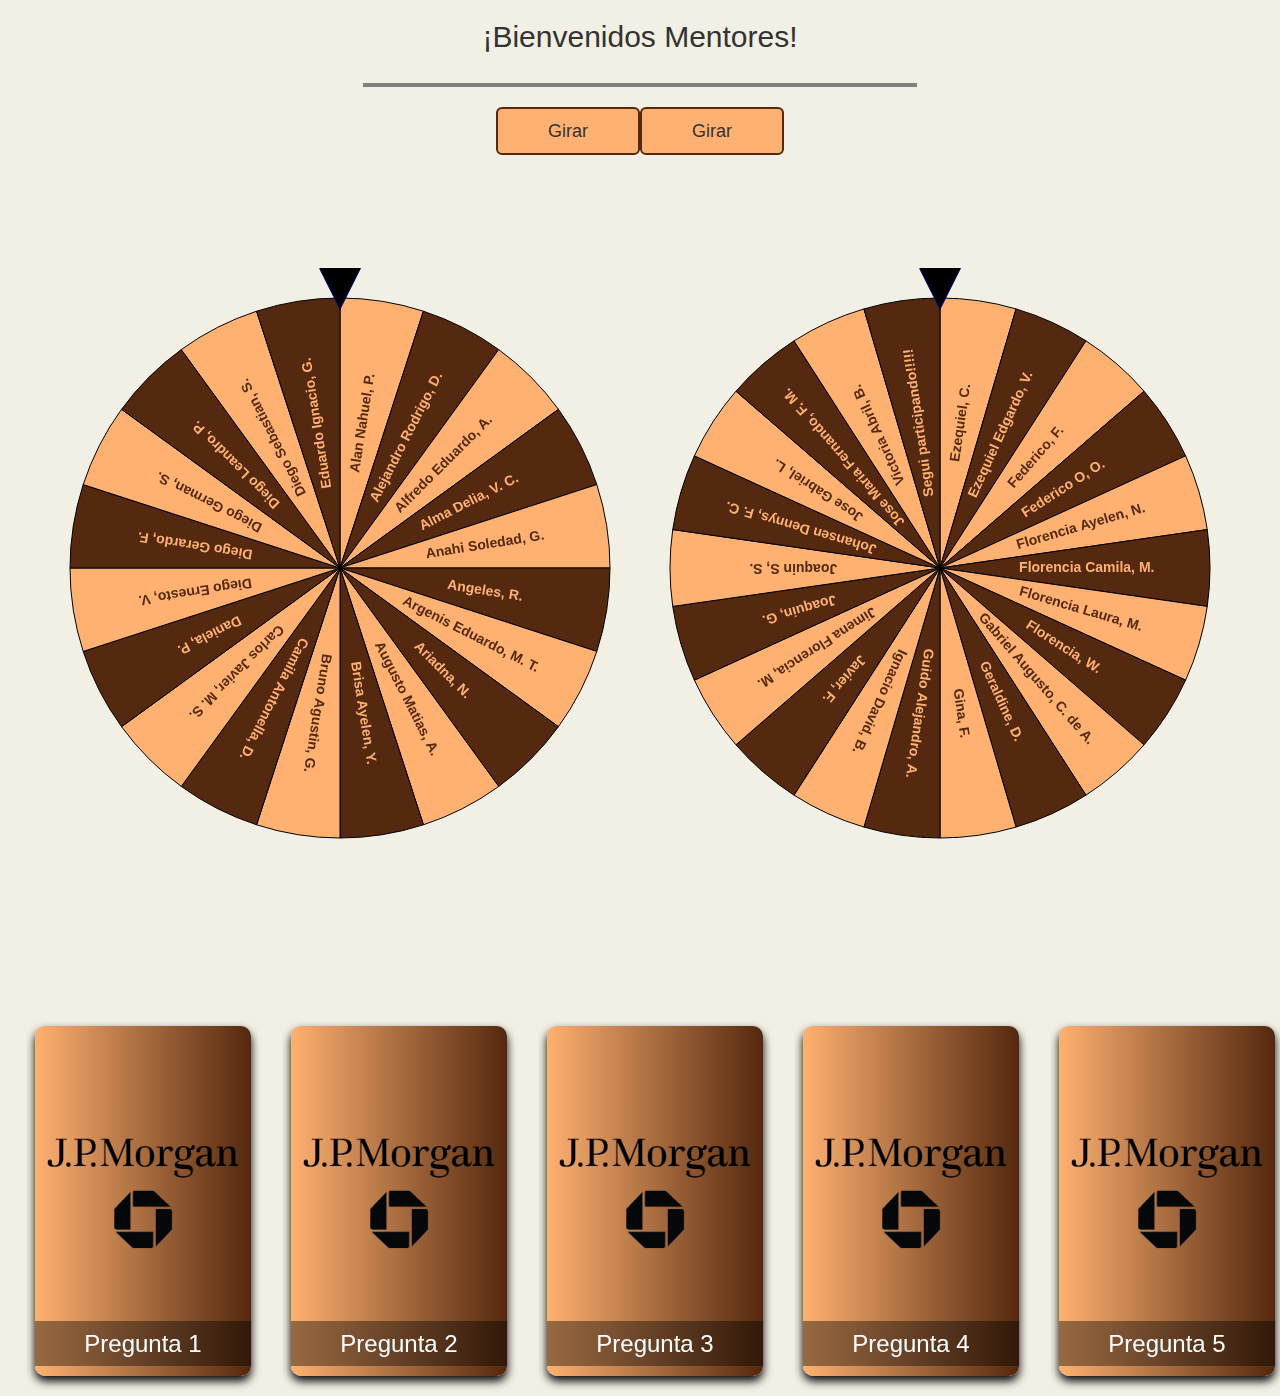
==== index.html @ d63d3ab0 "Ruleta y Cards implementadas" ====
﻿<!doctype html>
<html lang="en">

<head>
    <meta charset="UTF-8">
    <meta name="viewport"
        content="width=device-width, user-scalable=no, initial-scale=1.0, maximum-scale=1.0, minimum-scale=1.0">
    <meta http-equiv="X-UA-Compatible" content="ie=edge">
    <title>Multimedia Visual</title>
    <script src="./js/Winwheel.min.js"></script>
    <script src="./js/TweenMax.min.js"></script>
    <script src="./js/jQuery-2.1.4.min.js"></script>
    <link rel="stylesheet" href="./css/bootstrap.min.css">
    <link rel="stylesheet" href="./css/styles.css">
    <link rel="stylesheet" href="cards/styles.css">
</head>

<body>
    <div class="container">
        <div class="row">
            <div class="">                
                <div class="header">
                    <div class="title">
                        <h1 STYLE="font-size: 30px;">¡Bienvenidos Mentores! </h1>
                        <hr style="border: 2px solid;;width: 550px">
                    </div>
                    <div class="buttons">
                        <input type="button" value="Girar" onclick="miRuleta.startAnimation();"
                        class="btn btn-lg" style="width: 200px;">
                    <input type="button" value="Girar" onclick="nuevaRuleta.startAnimation();"
                        class="btn btn-lg" style="width: 200px;">
                    </div>
                </div>
            </div>
            <div class="ruletas">
                <div class="">
                    <canvas class="" id="canvas" height="600px" width="600px">
                    </canvas>
                </div>
                <div class="">
                    <canvas class="" id="canvas2" height="600px" width="600px">
                    </canvas>
                </div>
            </div>
        </div>
        <div class="row card-container">
        </div>
    </div>



    <script src="./js/index.js"></script>






    <script src="./js/bootstrap.js"></script>
    <script src="./js/cards.js"></script>

</body>

</html>
---- css/styles.css ----
/* *
{
    background: #F2EFE4;
} */
.container{
    width: 100%;
    height: 100vh;
}
.card-container
{
    display: flex;
    justify-content: center;
}
.ruletas
{
    display: flex;
    justify-content: center;
    margin-top: 12.5vh;
    height: 82vh;
}
.btn
{
    background-color: rgba(255, 177, 113);
    border: 2px rgba(84, 41, 15) solid;
}
.btn:focus
{
    border: none;
}
.header
{
    display: flex;
    justify-content: center;
    align-items: center;
    flex-direction: column; 
}
.title
{
    display: flex;
    flex-direction: column;
    align-items: center;
    justify-content: center;
}
.buttons
{
    display: flex;
    justify-content: space-between;
    width: 22.5vw;
}
.modal-footer
{
    border-top: none;
}
---- cards/styles.css ----
* {
    margin: 0;
    padding: 0;
    box-sizing: border-box;
    font-family: sans-serif;
}

body {
    display: flex;
    align-items: center;
    justify-content: center;
    min-height: 100vh;
    background: #F2EFE4;
    /* background: #fffced; */
}

.card {
    position: relative;
    width: 300px;
    height: 350px;
    margin: 20px;
}

.card .face {
    position: absolute;
    width: 100%;
    height: 100%;
    backface-visibility: hidden;
    border-radius: 10px;
    overflow: hidden;
    transition: .5s;
}

.card .front {
    transform: perspective(600px) rotateY(0deg);
    box-shadow: 0 5px 10px #000;
}

.card .front img {
    position: absolute;
    width: 100%;
    height: 100%;
    object-fit: cover;
}

.card .front h3 {
    position: absolute;
    bottom: 0;
    width: 100%;
    height: 45px;
    line-height: 45px;
    color: #fff;
    background: rgba(0, 0, 0, .4);
    text-align: center;
}

.card .back {
    transform: perspective(600px) rotateY(180deg);
    background: #54290f;
    padding: 15px;
    color: #f3f3f3;
    display: flex;
    flex-direction: column;
    justify-content: space-between;
    text-align: center;
    box-shadow: 0 5px 10px #000;
}

.card .back .link { 
    border-top: solid 1px #f3f3f3;
    height: 50px;
    line-height: 50px;
}

.card .back .link a {
    color: #f3f3f3;
}
.test
{
    color: rgb(136, 90, 61);
}

.card .back .h3 {
    font-size: 30px;
    margin-top: 20px;
    letter-spacing: 2px;
}

.card .back p {
    letter-spacing: 1px;
}

/* .card:hover .front {
    transform: perspective(600px) rotateY(180deg);
    cursor: pointer;
} */
/* .card:hover .back {
    transform: perspective(600px) rotateY(360deg);
    cursor: pointer;
}  */
/*body{
    background: rgb(63,94,251);
    background: radial-gradient(cicle, );

}
main{
    border: 3px solid black;
    margin: 30px auto;
    display: flex;
}
.section1{
    background-color: rgba(255, 255, 255,0.2);
    padding: 0 10px 10px 10px;
    border-radius: 8px;
}

button{
    width: 300px;
    height: 350px;
    margin: 20px;
    border-radius: 10px;
    box-shadow: 0 5px 10px #000;
}
button:hover {
    cursor: pointer;
}

footer{
    text-align: center;

}
*/
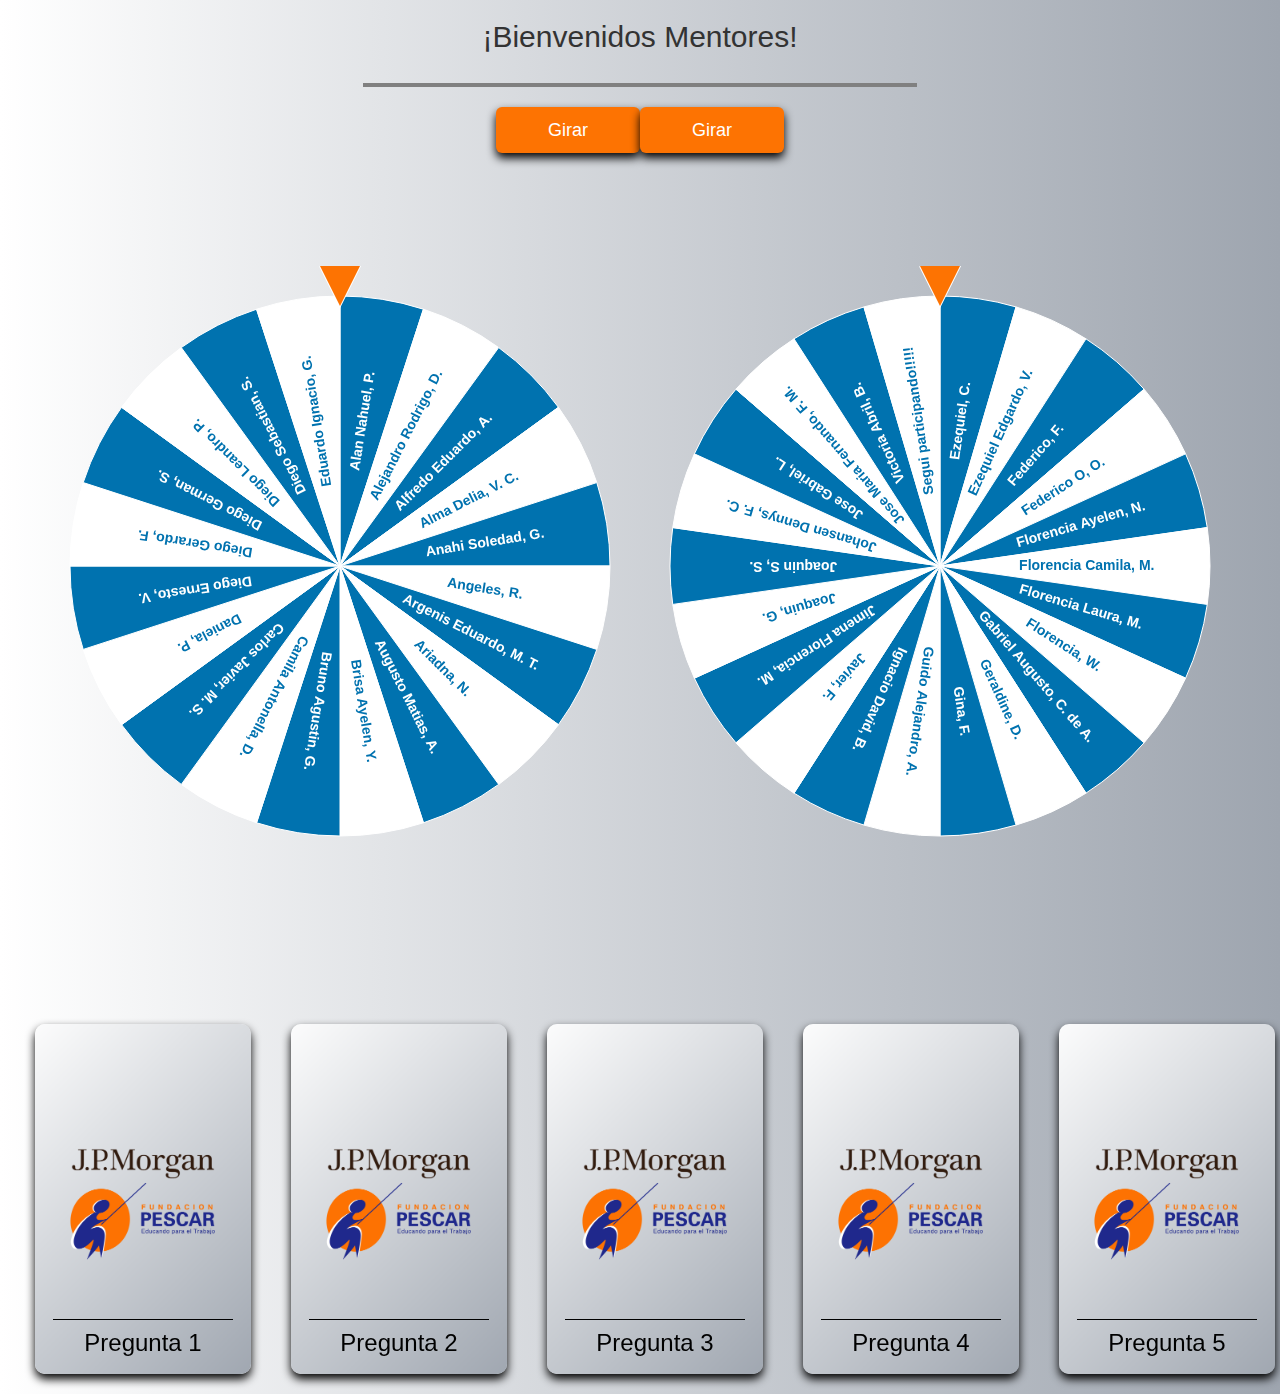
==== commit fecfd863: "Ruleta con colores horribles" ====
--- a/index.html
+++ b/index.html
@@ -44,6 +44,7 @@
             </div>
         </div>
         <div class="row card-container">
+            
         </div>
     </div>
 
--- a/css/styles.css
+++ b/css/styles.css
@@ -11,6 +11,7 @@
 {
     display: flex;
     justify-content: center;
+    /* padding-bottom: 10vh; */
 }
 .ruletas
 {
@@ -18,11 +19,14 @@
     justify-content: center;
     margin-top: 12.5vh;
     height: 82vh;
+    /* background: rgb(255,255,255);
+    background: linear-gradient(95deg, rgba(255,255,255,1) 0%, rgba(158,165,175,1) 60%); */
 }
 .btn
 {
-    background-color: rgba(255, 177, 113);
-    border: 2px rgba(84, 41, 15) solid;
+    background-color: #fd7302;
+    color: white;
+    box-shadow: 0 5px 10px #000;
 }
 .btn:focus
 {
--- a/cards/styles.css
+++ b/cards/styles.css
@@ -10,8 +10,12 @@
     align-items: center;
     justify-content: center;
     min-height: 100vh;
-    background: #F2EFE4;
+    /* background-color: rgb(233, 229, 229); */
+    /* background: #F2EFE4; */
     /* background: #fffced; */
+    /* /* background: rgb(255,255,255); */
+    /* background: linear-gradient(95deg, rgba(255,255,255,1) 0%, rgba(158,165,175,1) 60%); */
+    background-image: linear-gradient(to right, rgba(255,255,255,1), rgba(158,165,175,1));
 }
 
 .card {
@@ -43,22 +47,32 @@
     object-fit: cover;
 }
 
-.card .front h3 {
+.card .front .question h3 {
     position: absolute;
-    bottom: 0;
-    width: 100%;
+    bottom: 0;   
     height: 45px;
     line-height: 45px;
-    color: #fff;
-    background: rgba(0, 0, 0, .4);
+    color: black;
+    /* background: rgba(0, 0, 0, .4); */
     text-align: center;
+    border-top: 1px solid black;
+    width: 14vw;
 }
+.card .question
+{
+    display: flex;
+    justify-content: center;
+    width: 100%;
+}
+
 
 .card .back {
     transform: perspective(600px) rotateY(180deg);
-    background: #54290f;
+    background-image: url('./White_Fade.png');
+    background-size: cover;
     padding: 15px;
-    color: #f3f3f3;
+    font-size: 1.8rem;
+    color: black;
     display: flex;
     flex-direction: column;
     justify-content: space-between;
@@ -67,13 +81,13 @@
 }
 
 .card .back .link { 
-    border-top: solid 1px #f3f3f3;
+    border-top: solid 1px black;
     height: 50px;
     line-height: 50px;
 }
 
 .card .back .link a {
-    color: #f3f3f3;
+    color: black;
 }
 .test
 {
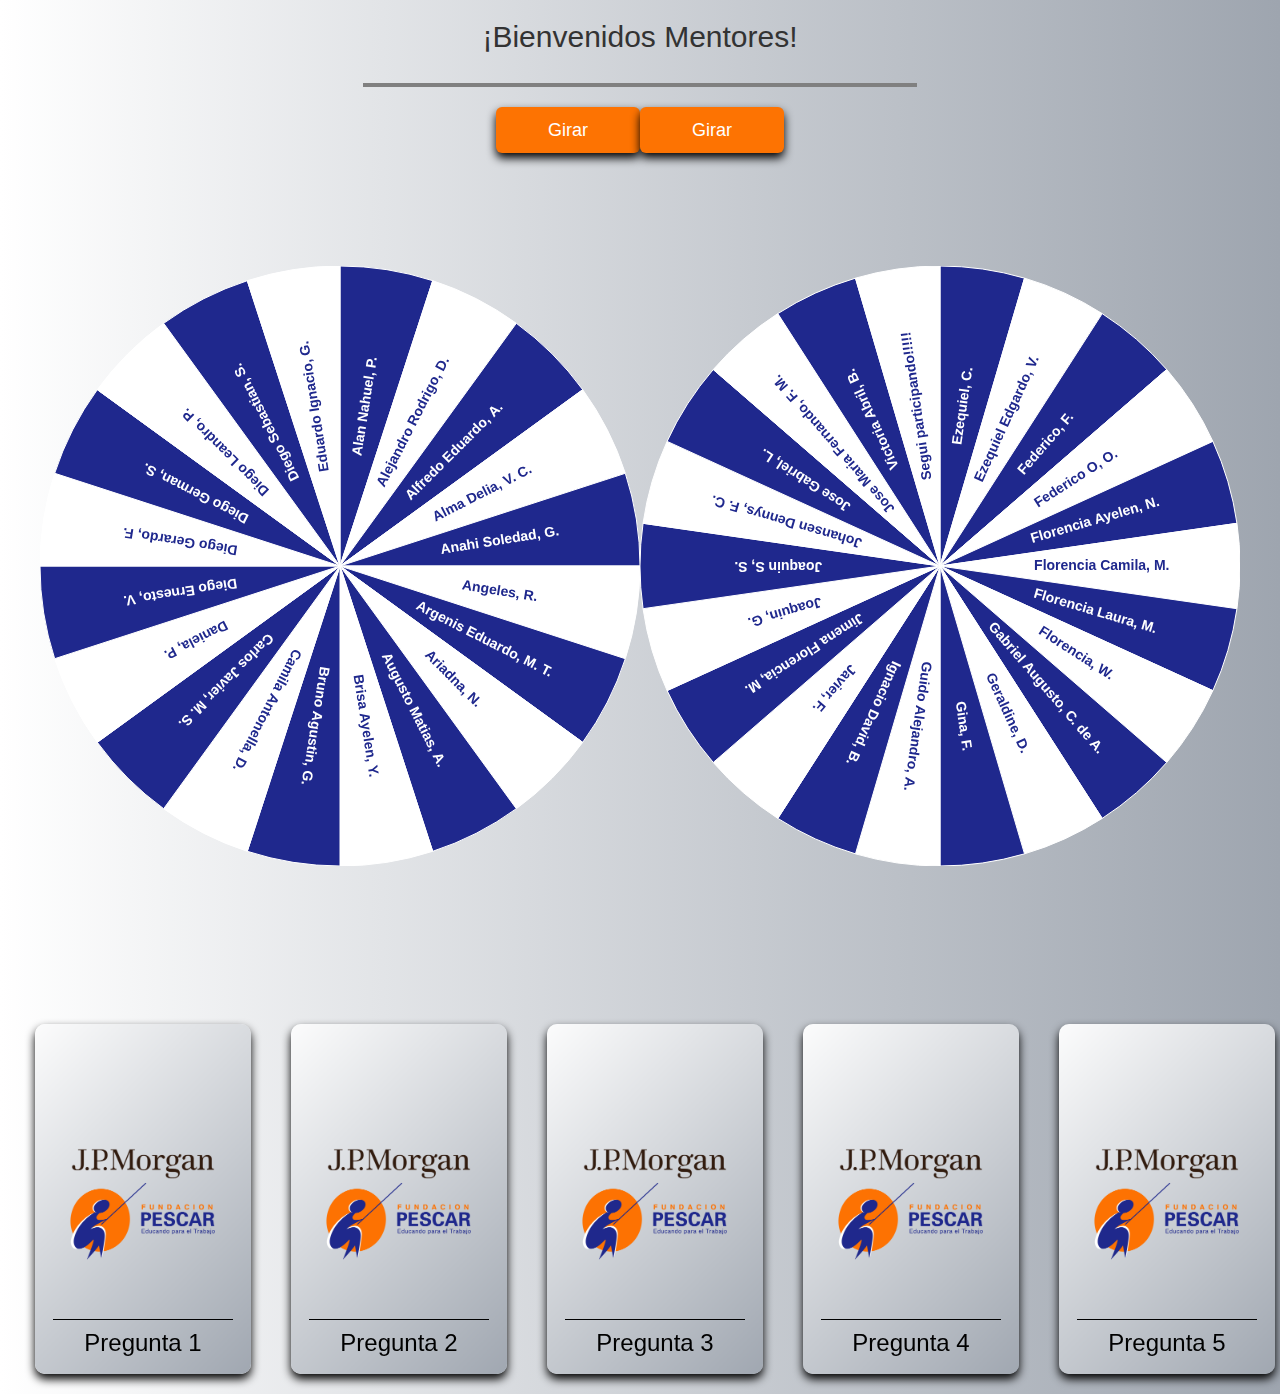
==== commit f366be11: "primer commit" ====
--- a/index.html
+++ b/index.html
@@ -17,6 +17,7 @@
 
 <body>
     <div class="container">
+        
         <div class="row">
             <div class="">                
                 <div class="header">
@@ -35,6 +36,7 @@
             <div class="ruletas">
                 <div class="">
                     <canvas class="" id="canvas" height="600px" width="600px">
+                        <img src="../JPMorgan-Mentores/cards/pescar_logo.png" id="miImagen" alt="">
                     </canvas>
                 </div>
                 <div class="">
@@ -46,17 +48,14 @@
         <div class="row card-container">
             
         </div>
+        <div class="other-card-container">
+
+        </div>
     </div>
 
 
 
     <script src="./js/index.js"></script>
-
-
-
-
-
-
     <script src="./js/bootstrap.js"></script>
     <script src="./js/cards.js"></script>
 
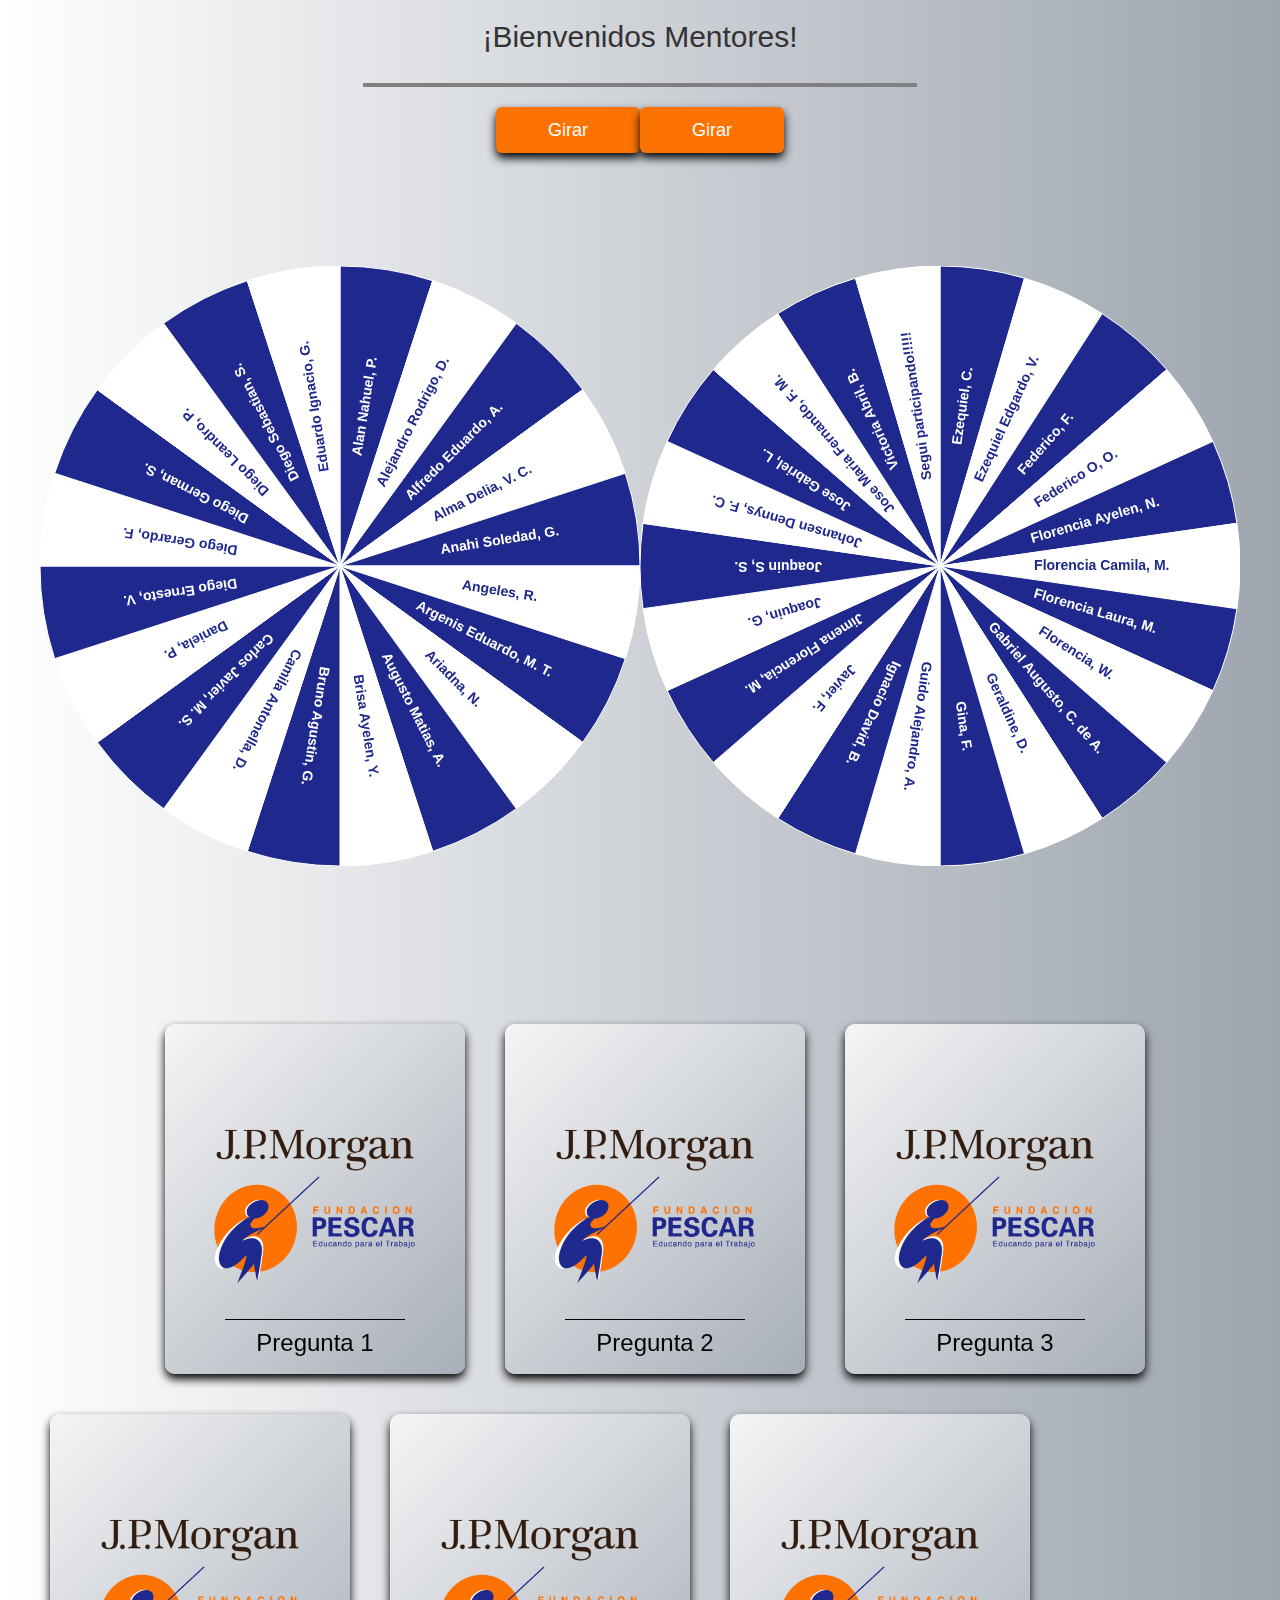
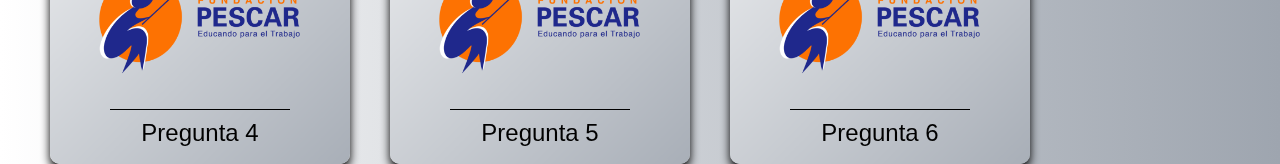
==== commit 7e66ad6a: "agrego favicon pescar" ====
--- a/index.html
+++ b/index.html
@@ -6,7 +6,8 @@
     <meta name="viewport"
         content="width=device-width, user-scalable=no, initial-scale=1.0, maximum-scale=1.0, minimum-scale=1.0">
     <meta http-equiv="X-UA-Compatible" content="ie=edge">
-    <title>Multimedia Visual</title>
+    <title>Mentores JPMorgan</title>
+    <link rel="shortcut icon" type ="image/webp" href="cards/pescar_logo_cuadrado.webp">
     <script src="./js/Winwheel.min.js"></script>
     <script src="./js/TweenMax.min.js"></script>
     <script src="./js/jQuery-2.1.4.min.js"></script>
@@ -36,7 +37,7 @@
             <div class="ruletas">
                 <div class="">
                     <canvas class="" id="canvas" height="600px" width="600px">
-                        <img src="../JPMorgan-Mentores/cards/pescar_logo.png" id="miImagen" alt="">
+                        <img src="/JPMorgan-Mentores/cards/pescar_logo_cuadrado.webp" id="miImagen" alt="">
                     </canvas>
                 </div>
                 <div class="">
@@ -59,6 +60,7 @@
     <script src="./js/bootstrap.js"></script>
     <script src="./js/cards.js"></script>
 
+    
 </body>
 
 </html>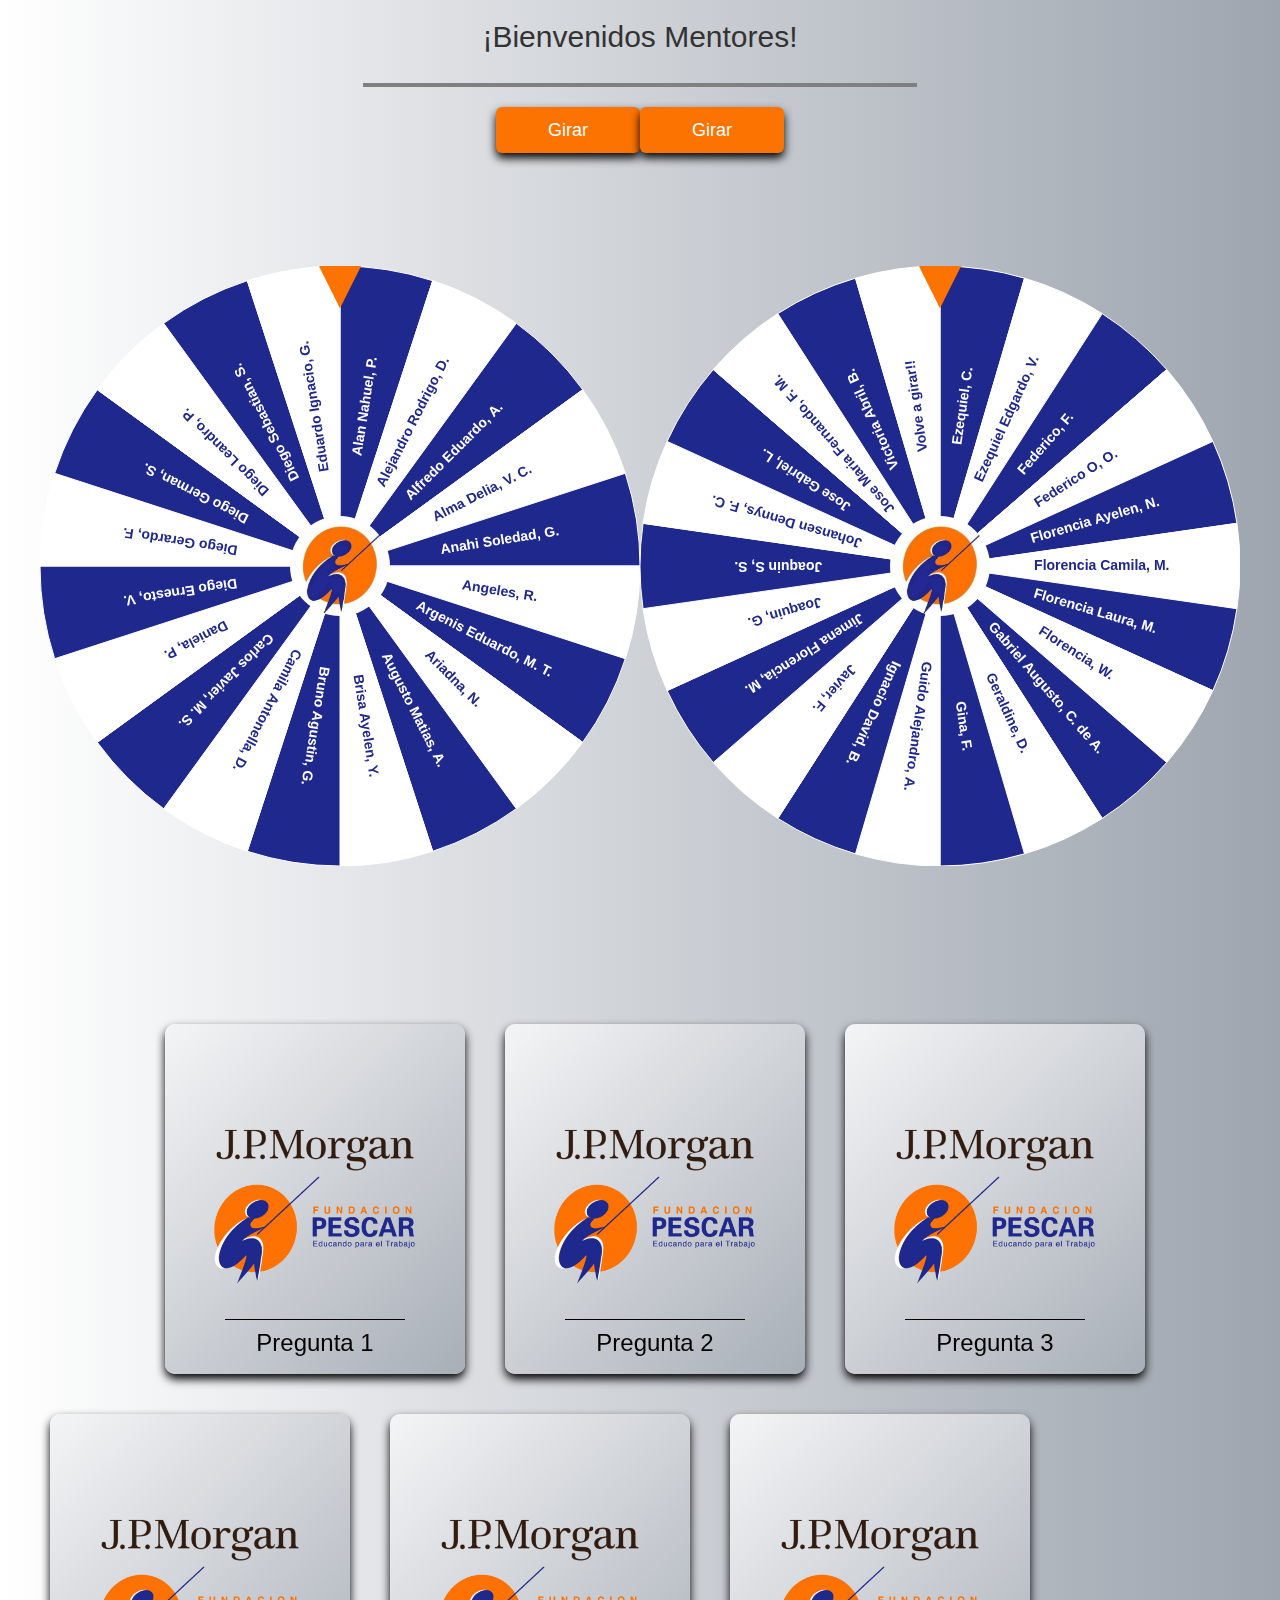
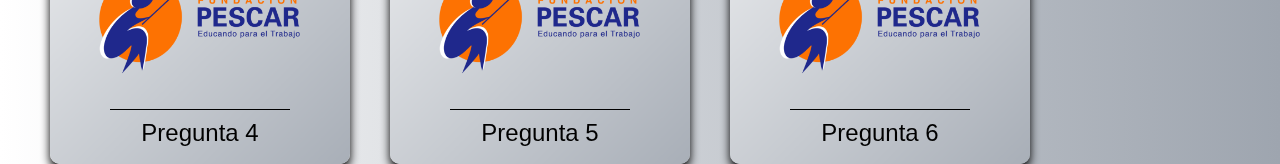
==== commit 1f033811: "cambio de ruta de imagen" ====
--- a/index.html
+++ b/index.html
@@ -37,7 +37,7 @@
             <div class="ruletas">
                 <div class="">
                     <canvas class="" id="canvas" height="600px" width="600px">
-                        <img src="/JPMorgan-Mentores/cards/pescar_logo_cuadrado.webp" id="miImagen" alt="">
+                        <img src="./cards/pescar_logo_cuadrado.webp" id="miImagen" alt="">
                     </canvas>
                 </div>
                 <div class="">
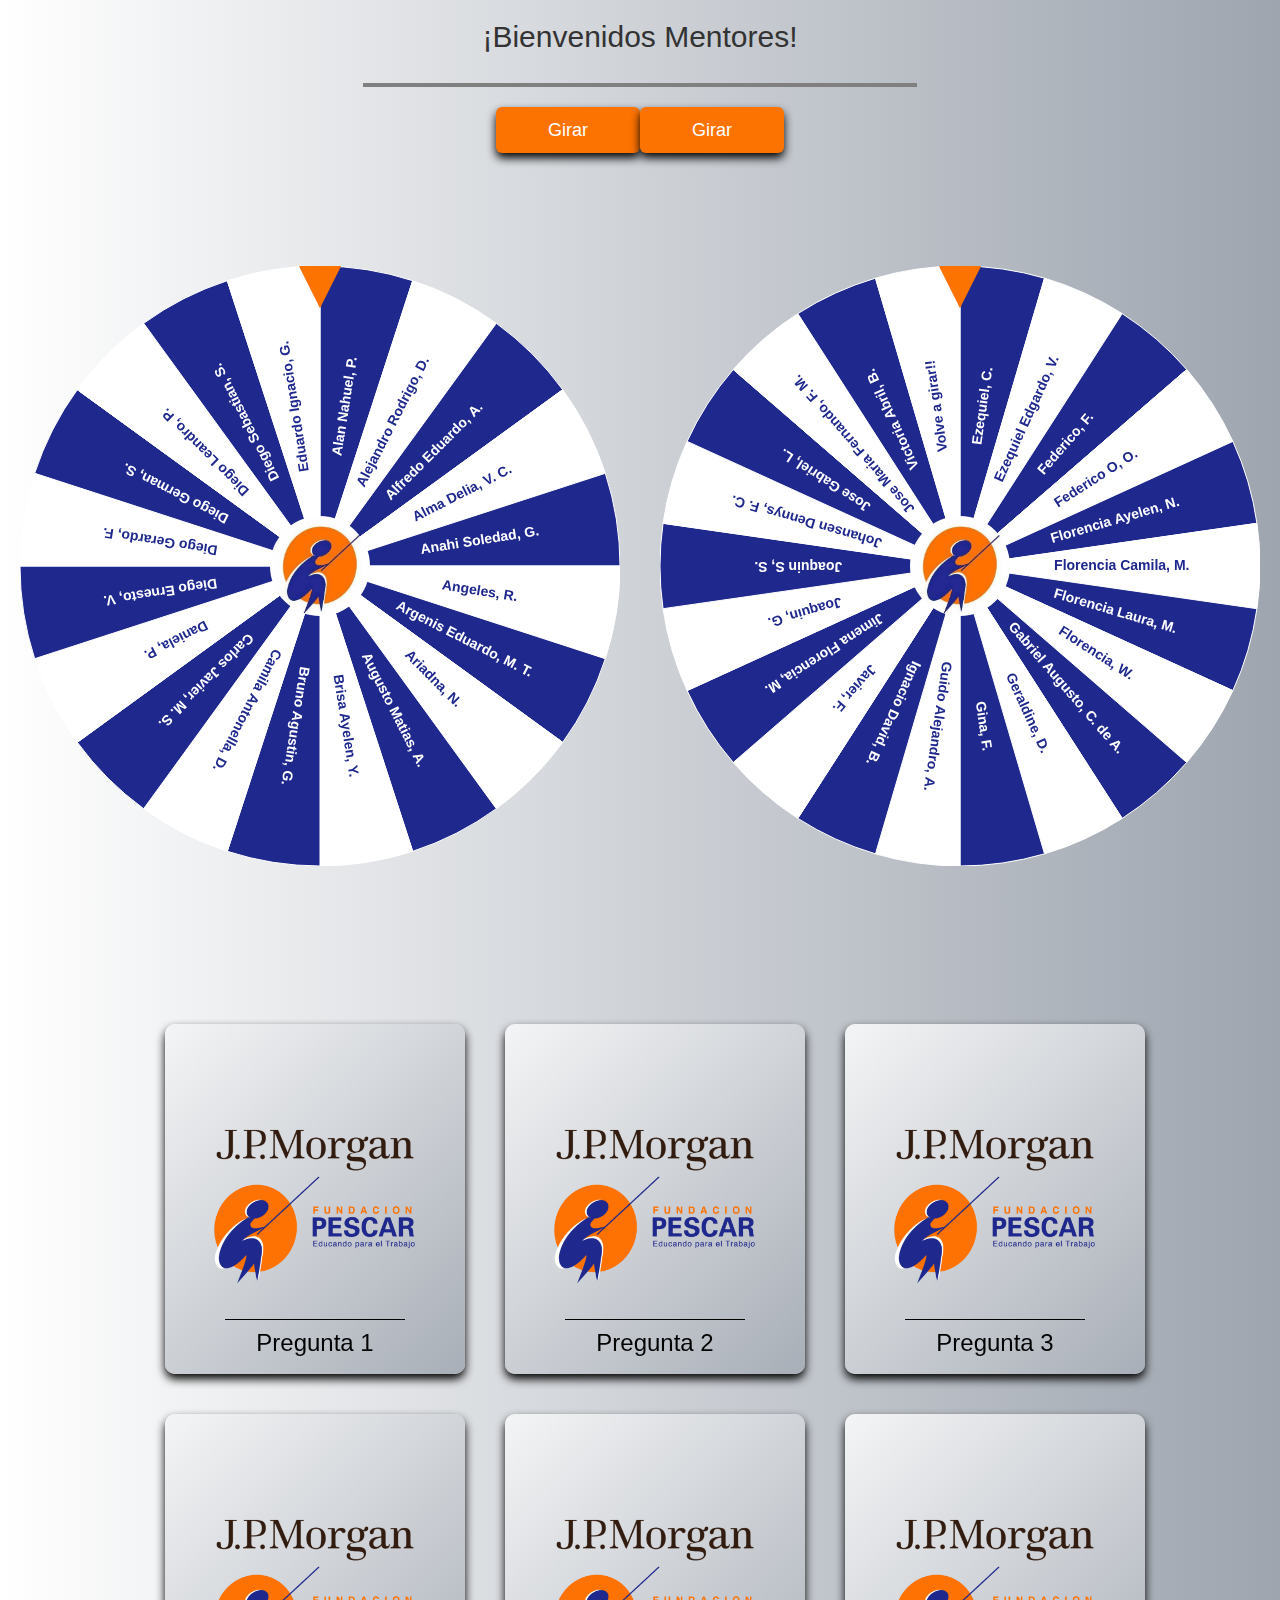
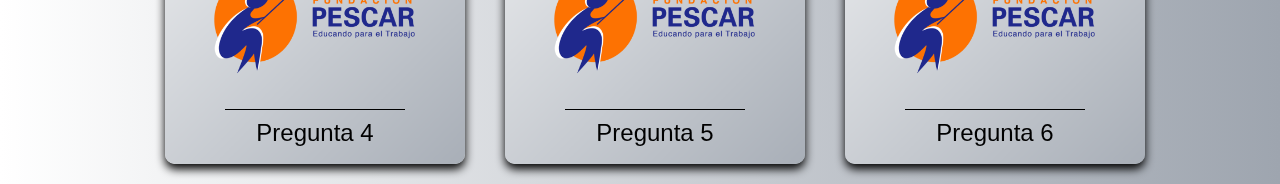
==== commit 80b95b59: "fin del proyecto" ====
--- a/index.html
+++ b/index.html
@@ -47,13 +47,12 @@
             </div>
         </div>
         <div class="row card-container">
-            
+
         </div>
         <div class="other-card-container">
 
         </div>
     </div>
-
 
 
     <script src="./js/index.js"></script>
--- a/css/styles.css
+++ b/css/styles.css
@@ -1,8 +1,5 @@
 
-/* *
-{
-    background: #F2EFE4;
-} */
+
 .container{
     width: 100%;
     height: 100vh;
@@ -13,10 +10,15 @@
     justify-content: center;
     /* padding-bottom: 10vh; */
 }
+.other-card-container
+{
+    display: flex;
+    justify-content: center;
+}
 .ruletas
 {
     display: flex;
-    justify-content: center;
+    justify-content: space-around;
     margin-top: 12.5vh;
     height: 82vh;
     /* background: rgb(255,255,255);
